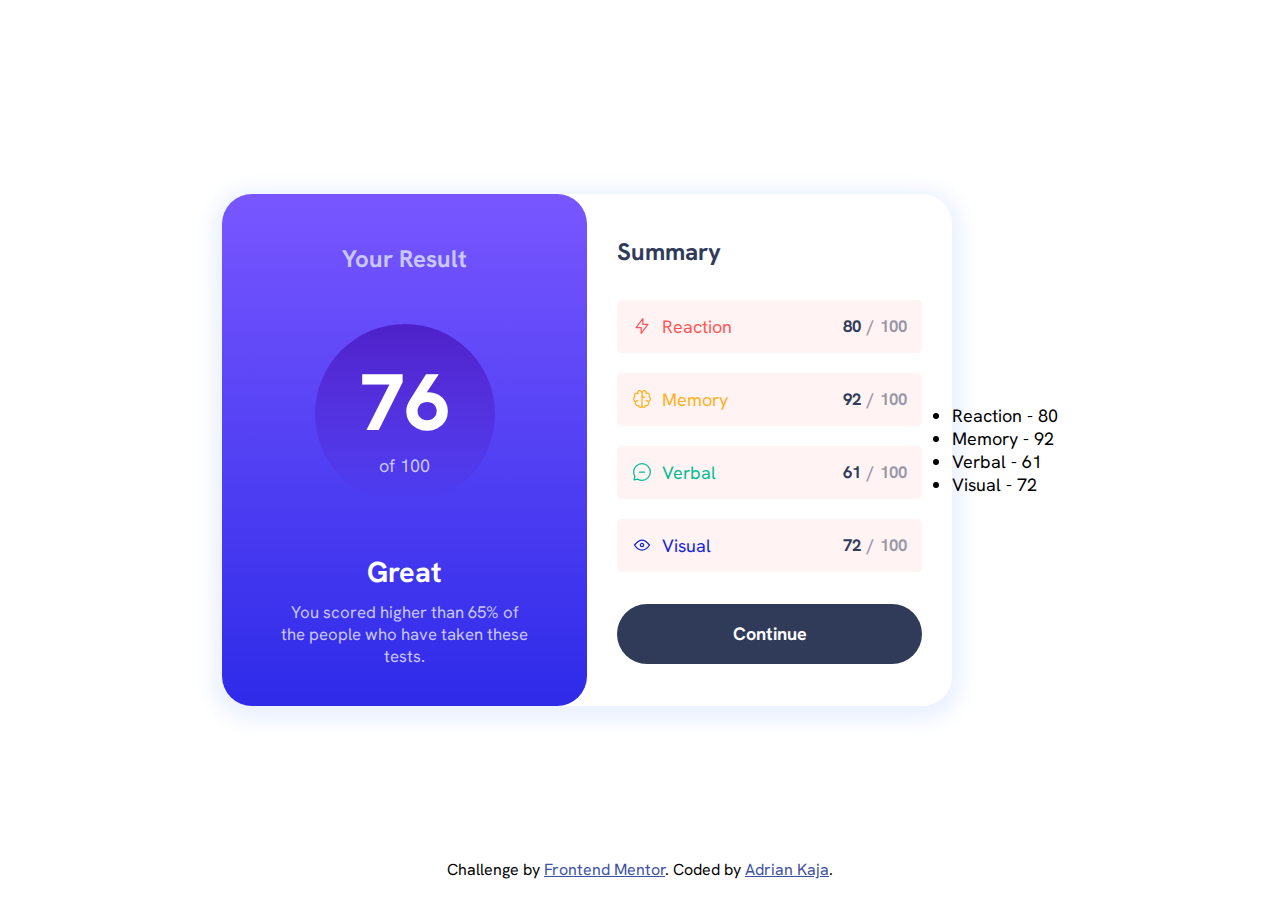
==== index.html @ 43aaffbc "Results-summary-component" ====
<!DOCTYPE html>
<html lang="en">
  <head>
    <meta charset="UTF-8" />
    <meta name="viewport" content="width=device-width, initial-scale=1.0" />
    <link rel="icon" type="image/png" sizes="32x32" href="./assets/images/favicon-32x32.png" />
    <link rel="stylesheet" href="main.css" />
    <title>Frontend Mentor | Results summary component</title>
  </head>
  <body>
    <div class="wrapper-container">
      <div class="results-container">
        <p class="result-heading">Your Result</p>

        <div class="result-info">
          <div class="result-percent">76</div>
          <div class="result-max">of 100</div>
        </div>

        <div class="result-text">
          <div class="result-opinion">Great</div>
          <div class="result-desc">You scored higher than 65% of the people who have taken these tests.</div>
        </div>
      </div>

      <div class="results-summary-container">
        <div class="results-summary-heading">Summary</div>
        <div class="results-summary-info">
          <div class="results-summary-item">
            <div class="results-summary-type"><img src="assets/images/icon-reaction.svg" alt="" />Reaction</div>
            <div class="results-summary-percent-container">
              <div class="results-summary-percent">80</div>
              <span>/</span>
              <div class="results-summary-max-percent">100</div>
            </div>
          </div>

          <div class="results-summary-item">
            <div class="results-summary-type"><img src="assets/images/icon-memory.svg" alt="" />Memory</div>
            <div class="results-summary-percent-container">
              <div class="results-summary-percent">92</div>
              <span>/</span>
              <div class="results-summary-max-percent">100</div>
            </div>
          </div>

          <div class="results-summary-item">
            <div class="results-summary-type"><img src="assets/images/icon-verbal.svg" alt="" />Verbal</div>
            <div class="results-summary-percent-container">
              <div class="results-summary-percent">61</div>
              <span>/</span>
              <div class="results-summary-max-percent">100</div>
            </div>
          </div>

          <div class="results-summary-item">
            <div class="results-summary-type"><img src="assets/images/icon-visual.svg" alt="" />Visual</div>
            <div class="results-summary-percent-container">
              <div class="results-summary-percent">72</div>
              <span>/</span>
              <div class="results-summary-max-percent">100</div>
            </div>
          </div>
        </div>
        <div class="results-btn">
          <button type="button">Continue</button>
        </div>
      </div>
    </div>

    <div class="list" id="list"></div>

    <div class="attribution">Challenge by <a href="https://www.frontendmentor.io?ref=challenge" target="_blank">Frontend Mentor</a>. Coded by <a href="https://iamadrian.pl/">Adrian Kaja</a>.</div>
  </body>
  <script src="main.js"></script>
</html>
---- main.css ----
* {
  margin: 0;
  padding: 0;
  box-sizing: border-box;
}

:root {
  --primary-red: hsl(0, 100%, 67%);
  --primary-red-back: hsla(0, 100%, 67%, 7%);
  --primary-yellow: hsl(39, 100%, 56%);
  --primary-green: hsl(166, 100%, 37%);
  --primary-blue: hsl(234, 85%, 45%);
  --white: hsl(0, 0%, 100%);
  --secondary-blue: hsl(221, 100%, 96%);
  --secondary-lavender: hsl(241, 100%, 89%);
  --secondary-dark-blue: hsl(224, 30%, 27%);
  --secondary-dark-blue-50: hsla(224, 30%, 27%, 50%);
  --shadow: 0px 5px 20px 10px hsl(222, 100%, 96.1%);
  --gradient-primary-color: hsl(252, 100%, 67%);
  --gradient-second-color: hsl(241, 81%, 54%);
  --gradient-circle-primary: hsla(256, 72%, 46%, 1);
  --gradient-circle-second: hsla(241, 72%, 46%, 0);
}

@font-face {
  font-family: FrontendMentor;
  src: url(assets/fonts/HankenGrotesk-VariableFont_wght.ttf);
}

body,
button {
  font-family: FrontendMentor;
  font-size: 18px;
}

.attribution {
  font-size: 0.75rem;
  text-align: center;
}
.attribution a {
  color: hsl(228, 45%, 44%);
}

.wrapper-container {
  width: 100%;
  display: flex;
  flex-direction: column;
}

.results-container {
  width: 100%;
  height: 355px;
  background: linear-gradient(180deg, var(--gradient-primary-color) 0%, var(--gradient-second-color) 100%);
  border-bottom-left-radius: 30px;
  border-bottom-right-radius: 30px;
  display: flex;
  flex-direction: column;
  align-items: center;
}

.result-heading {
  padding: 20px 0;
  color: var(--secondary-lavender);
  font-weight: 700;
}

.result-info {
  background: linear-gradient(180deg, hsla(256, 72%, 46%, 1), hsla(241, 72%, 46%, 0));
  border-radius: 50%;
  width: 135px;
  height: 135px;
  display: flex;
  flex-direction: column;
  align-items: center;
  justify-content: center;
}

.result-percent {
  font-size: 3.5rem;
  color: var(--white);
  font-weight: 800;
}

.result-max {
  color: var(--secondary-lavender);
}

.result-text {
  display: flex;
  flex-direction: column;
  justify-content: center;
  align-items: center;
  margin-top: 20px;
}

.result-opinion {
  font-size: 1.3rem;
  font-weight: 700;
  color: var(--white);
}

.result-desc {
  font-size: 0.9rem;
  text-align: center;
  color: var(--secondary-lavender);
  padding: 10px 55px;
}

.results-summary-container {
  padding: 30px;
}

.results-summary-heading {
  color: var(--secondary-dark-blue);
  font-weight: 700;
  margin-bottom: 20px;
}

.results-summary-info {
  display: flex;
  flex-direction: column;
  gap: 20px 0;
}

.results-summary-item {
  display: flex;
  justify-content: space-between;
  padding: 15px;
  border-radius: 5px;
  background-color: var(--primary-red-back);
  color: var(--primary-red);
}

.results-summary-type {
  display: flex;
  align-items: center;
  gap: 0 10px;
}

.results-summary-percent-container {
  display: flex;
  font-weight: 700;
  font-size: 1.05rem;
  gap: 0px 6px;
  color: var(--secondary-dark-blue-50);
}

.results-summary-percent {
  color: var(--secondary-dark-blue);
}

.results-summary-item:nth-child(2) {
  color: var(--primary-yellow);
}

.results-summary-item:nth-child(3) {
  color: var(--primary-green);
}

.results-summary-item:nth-child(4) {
  color: var(--primary-blue);
}

.results-btn {
  width: 100%;
  margin-top: 20px;
}

.results-btn button {
  border: none;
  width: 100%;
  height: 60px;
  font-weight: 700;
  border-radius: 40px;
  background: var(--secondary-dark-blue);
  color: var(--white);
}

.results-btn button:hover,
.results-btn button:focus {
  background: linear-gradient(180deg, #7857ff 0%, #2e2be9 100%);
  cursor: pointer;
}

@media (min-width: 1000px) {
  .attribution {
    position: absolute;
    bottom: 20px;
    font-size: 1rem;
  }
  body {
    min-height: 100vh;
    display: flex;
    align-items: center;
    justify-content: center;
  }
  .wrapper-container {
    flex-direction: row;
    justify-content: center;
    width: auto;
    background: var(--white);
    box-shadow: var(--shadow);
    border-radius: 30px;
  }

  .results-container,
  .results-summary-container {
    border-radius: 30px;
    width: 365px;
    height: 512px;
    display: flex;
    flex-direction: column;
    justify-content: space-evenly;
  }

  .results-summary-heading {
    font-size: 1.5rem;
  }

  .result-heading {
    font-size: 1.5rem;
  }

  .result-info {
    width: 180px;
    height: 180px;
  }

  .result-percent {
    font-size: 5rem;
  }

  .result-opinion {
    font-size: 1.8rem;
  }

  .result-desc {
    font-size: 1.05rem;
  }
}
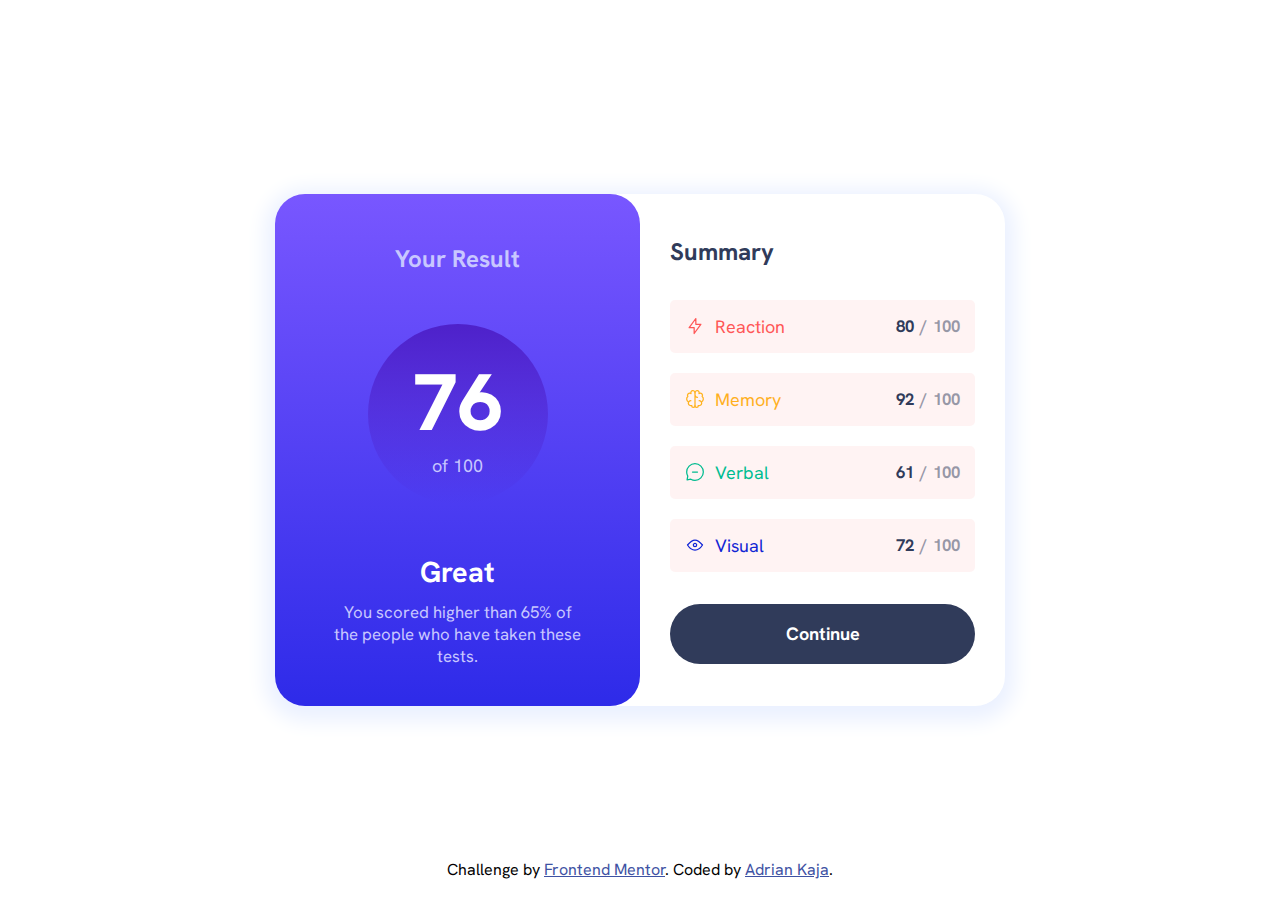
==== commit aa55ee75: "fix(js repair): clear useless js code" ====
--- a/index.html
+++ b/index.html
@@ -25,43 +25,7 @@
 
       <div class="results-summary-container">
         <div class="results-summary-heading">Summary</div>
-        <div class="results-summary-info">
-          <div class="results-summary-item">
-            <div class="results-summary-type"><img src="assets/images/icon-reaction.svg" alt="" />Reaction</div>
-            <div class="results-summary-percent-container">
-              <div class="results-summary-percent">80</div>
-              <span>/</span>
-              <div class="results-summary-max-percent">100</div>
-            </div>
-          </div>
-
-          <div class="results-summary-item">
-            <div class="results-summary-type"><img src="assets/images/icon-memory.svg" alt="" />Memory</div>
-            <div class="results-summary-percent-container">
-              <div class="results-summary-percent">92</div>
-              <span>/</span>
-              <div class="results-summary-max-percent">100</div>
-            </div>
-          </div>
-
-          <div class="results-summary-item">
-            <div class="results-summary-type"><img src="assets/images/icon-verbal.svg" alt="" />Verbal</div>
-            <div class="results-summary-percent-container">
-              <div class="results-summary-percent">61</div>
-              <span>/</span>
-              <div class="results-summary-max-percent">100</div>
-            </div>
-          </div>
-
-          <div class="results-summary-item">
-            <div class="results-summary-type"><img src="assets/images/icon-visual.svg" alt="" />Visual</div>
-            <div class="results-summary-percent-container">
-              <div class="results-summary-percent">72</div>
-              <span>/</span>
-              <div class="results-summary-max-percent">100</div>
-            </div>
-          </div>
-        </div>
+        <div class="results-summary-info"></div>
         <div class="results-btn">
           <button type="button">Continue</button>
         </div>
